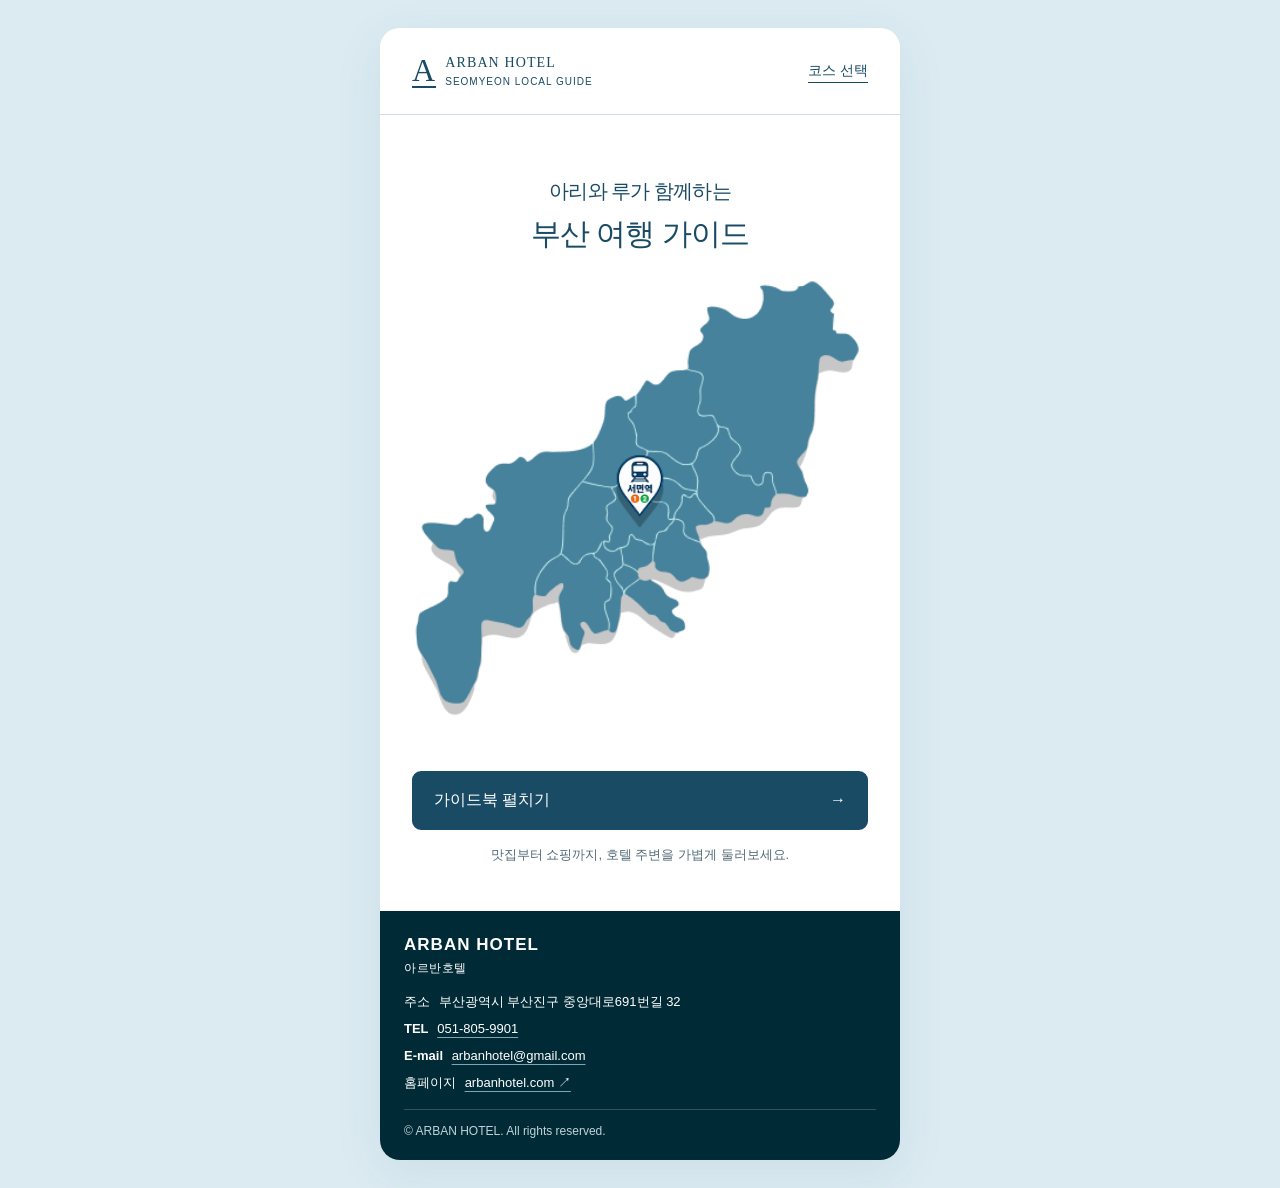
==== hotel.guide/index.html @ 8694a335 "Add files via upload" ====
<!doctype html>
<html lang="ko">
<head>
  <meta charset="utf-8">
  <meta name="viewport" content="width=device-width, initial-scale=1">

  <title>ARBAN HOTEL · 부산 여행 가이드</title>
  <meta
    name="description"
    content="아리와 루가 알려주는 부산 여행 가이드"
  >

  <!-- 디자인 파일 연결 -->
  <link rel="stylesheet" href="styles.css">

  <!-- 장소 정보와 화면 동작 파일 연결 -->
  <script src="data.js" defer></script>
  <script src="app.js" defer></script>
</head>

<body>
  <a class="skip" href="#main">본문으로 이동</a>

  <div class="app-shell">
    <header class="header">
      <a
        class="brand"
        href="#home"
        aria-label="가이드북 처음으로"
      >
        <span class="brand-mark">A</span>

        <span>
          ARBAN HOTEL
          <small>SEOMYEON LOCAL GUIDE</small>
        </span>
      </a>

      <a class="home-link" href="#courses">
        코스 선택
      </a>
    </header>

    <!-- 선택한 화면이 여기에 표시됩니다 -->
    <main id="main" tabindex="-1"></main>

   
    <footer class="hotel-footer">
  <a
    class="footer-brand"
    href="https://arbanhotel.com/"
    target="_blank"
    rel="noopener noreferrer"
  >
    <strong>ARBAN HOTEL</strong>
    <small>아르반호텔</small>
  </a>

  <address class="footer-contact">
    <p>
      <b>주소</b>
      부산광역시 부산진구 중앙대로691번길 32
    </p>

    <p>
      <b>TEL</b>
      <a href="tel:+82518059901">
        051-805-9901
      </a>
    </p>

    <p>
      <b>E-mail</b>
      <a href="mailto:arbanhotel@gmail.com">
        arbanhotel@gmail.com
      </a>
    </p>

    <p>
      <b>홈페이지</b>
      <a
        href="https://arbanhotel.com/"
        target="_blank"
        rel="noopener noreferrer"
      >
        arbanhotel.com ↗
      </a>
    </p>
  </address>

  <p class="footer-copyright">
    © ARBAN HOTEL. All rights reserved.
  </p>
</footer>
  </div>

  <noscript>
    이 가이드북은 JavaScript를 켜야 사용할 수 있습니다.
  </noscript>
</body>
</html>
---- hotel.guide/styles.css ----
/* ========================================
   1. 기본 색상과 글꼴
======================================== */

:root {
  --ink: #194b65;
  --paper: #ffffff;
  --muted: #536b79;
  --line: #cbdde6;
  --soft: #edf7fb;
  --blue-dark: #123b51;
  --blue-light: #dceff8;

  font-family:
    -apple-system,
    BlinkMacSystemFont,
    "Apple SD Gothic Neo",
    "Malgun Gothic",
    sans-serif;

  color: var(--ink);
  background: #dcebf2;
  font-synthesis: none;
}

* {
  box-sizing: border-box;
}

body {
  margin: 0;
  font-size: 16px;
  line-height: 1.65;
}

a {
  color: inherit;
  text-decoration: none;
}

button {
  font: inherit;
}

a,
button {
  -webkit-tap-highlight-color: transparent;
}

img {
  display: block;
  max-width: 100%;
}

h1,
h2,
h3,
p {
  margin: 0;
}

h1 {
  font-size: 2.25rem;
  line-height: 1.3;
  letter-spacing: -0.05em;
  overflow-wrap: anywhere;
}

h2 {
  font-size: 1.125rem;
}

h3 {
  font-size: 1.125rem;
  line-height: 1.4;
}

a:focus-visible,
button:focus-visible {
  outline: 3px solid #287da6;
  outline-offset: 5px;
}

/* ========================================
   2. 전체 화면
======================================== */

.app-shell {
  max-width: 520px;
  min-height: 100dvh;
  margin: auto;
  background: var(--paper);
  box-shadow: 0 12px 50px #194b6514;
}

main {
  min-height: 70vh;
  padding: 0 24px 32px;
}

main:focus {
  outline: none;
}

.eyebrow {
  color: var(--ink);
  font-size: 12px;
  font-weight: 700;
  letter-spacing: 0.15em;
}

/* ========================================
   3. 상단 호텔 이름과 메뉴
======================================== */

.header {
  display: flex;
  align-items: center;
  justify-content: space-between;
  gap: 12px;
  padding: 23px 24px;
  background: var(--paper);
  border-bottom: 1px solid var(--line);
}

.brand {
  display: flex;
  align-items: center;
  gap: 9px;
  color: var(--ink);
  font-family: Georgia, serif;
  font-size: 14px;
  letter-spacing: 0.08em;
}

.brand small {
  display: block;
  font-family: Arial, sans-serif;
  font-size: 10px;
  letter-spacing: 0.1em;
}

.brand-mark {
  font-size: 32px;
  line-height: 1;
  border-bottom: 2px solid var(--ink);
}

.home-link {
  color: var(--ink);
  font-size: 14px;
  white-space: nowrap;
  border-bottom: 1px solid var(--ink);
}

/* ========================================
   4. 첫 화면
======================================== */

.cover {
  padding-top: 38px;
}

.cover h1 {
  margin-top: 21px;
  color: var(--ink);
  font-size: 4.5rem;
  line-height: 1.04;
  letter-spacing: -0.075em;
}

.cover h1 span {
  padding-left: 48px;
}

.intro {
  margin-top: 22px;
  color: var(--muted);
  font-size: 17px;
}

.cover-art {
  position: relative;
  margin: 28px 0 24px;
}

.media {
  width: 100%;
  object-fit: cover;
  background: var(--soft);
  border-radius: 14px;
}

/* 사진이나 캐릭터를 넣기 전 표시 */
.placeholder {
  display: flex;
  align-items: center;
  justify-content: center;
  padding: 15px;
  text-align: center;
  color: var(--muted);
  font-size: 14px;
  border: 1px dashed #a9c7d7;

  background: repeating-linear-gradient(
    135deg,
    #f0f8fc,
    #f0f8fc 14px,
    #e5f1f7 14px,
    #e5f1f7 15px
  );
}

.cover-image {
  height: 250px;
  border: 2px solid var(--ink);
  border-radius: 100px 100px 16px 16px;
}

.cover-note {
  position: absolute;
  right: 14px;
  bottom: 18px;
  padding: 7px 10px;
  background: var(--ink);
  color: #ffffff;
  border: 1px solid var(--ink);
  font-size: 12px;
  font-weight: 700;
  letter-spacing: 0.08em;
  transform: rotate(-6deg);
}

.cover-caption {
  margin: 14px 0;
  text-align: center;
  color: var(--muted);
  font-size: 13px;
}

/* ========================================
   5. 공통 버튼
======================================== */

.primary,
.secondary {
  display: flex;
  align-items: center;
  justify-content: space-between;
  min-height: 54px;
  padding: 14px 20px;
  border-radius: 9px;
  font-weight: 700;
}

.primary {
  background: var(--ink);
  color: #ffffff;
  border: 2px solid var(--ink);
}

.primary:hover {
  background: var(--blue-dark);
  border-color: var(--blue-dark);
}

.secondary {
  justify-content: center;
  margin-top: 24px;
  background: #ffffff;
  color: var(--ink);
  border: 1px solid var(--ink);
}

.secondary:hover {
  background: var(--soft);
}

.back {
  display: inline-flex;
  align-items: center;
  gap: 10px;
  min-height: 48px;
  margin-top: 12px;
  color: var(--ink);
  font-size: 14px;
}

.back span {
  font-size: 22px;
}

/* ========================================
   6. 페이지 제목
======================================== */

.page-heading {
  padding: 20px 0 28px;
}

.page-heading h1 {
  margin-top: 9px;
  color: var(--ink);
}

.page-heading > p:last-child:not(.eyebrow) {
  margin-top: 12px;
  color: var(--muted);
}

/* ========================================
   7. 캐릭터와 말풍선
======================================== */

.guide-row {
  display: flex;
  align-items: center;
  gap: 18px;
  margin: 10px 0 24px;
}

.character {
  flex: none;
  width: 95px;
  height: 116px;
  object-fit: contain;
  border-radius: 10px;
  font-size: 12px;
}

img.character {
  background: transparent;
}

.bubble {
  flex: 1;
  min-width: 0;
  padding: 18px 20px;
  background: var(--soft);
  color: var(--ink);
  border: 1px solid var(--line);
  border-radius: 22px 22px 22px 3px;
  font-size: 16px;
  line-height: 1.7;
  overflow-wrap: anywhere;
}

.reverse {
  flex-direction: row-reverse;
}

.reverse .bubble {
  background: #e3f0f7;
  border-radius: 22px 22px 3px 22px;
}

/* ========================================
   8. 코스 선택 카드
======================================== */

.course-grid {
  display: grid;
  grid-template-columns: repeat(2, minmax(0, 1fr));
  gap: 12px;
}

.course-card {
  position: relative;
  min-height: 172px;
  padding: 21px 18px 45px;
  background: var(--blue-light);
  color: var(--ink);
  border: 1px solid #a9c7d7;
  border-radius: 14px;
  transition:
    transform 0.15s,
    box-shadow 0.15s;
}

.course-card:hover {
  transform: translateY(-3px);
  box-shadow: 0 6px 16px #194b6512;
}

.course-card h2 {
  margin: 6px 0;
  font-size: 23px;
}

.course-card p {
  color: #405c6b;
  font-size: 14px;
}

/* 모든 분류를 파란 계열로 통일 */
.course-card[href="#category/food"] {
  background: #dceff8;
}

.course-card[href="#category/cafe"] {
  background: #edf7fb;
}

.course-card[href="#category/sights"] {
  background: #d4e7f1;
}

.course-card[href="#category/shopping"] {
  background: #e6f1f7;
}

.card-arrow {
  position: absolute;
  right: 16px;
  bottom: 10px;
  color: var(--ink);
  font-size: 24px;
}

.middle-note {
  padding: 26px 0 16px;
  text-align: center;
  color: var(--muted);
  font-size: 14px;
}

/* ========================================
   9. 장소 목록
======================================== */

.category-guide {
  padding-bottom: 24px;
  border-bottom: 1px solid var(--line);
}

.list-heading {
  display: flex;
  align-items: center;
  justify-content: space-between;
  margin: 26px 0 8px;
}

.list-heading span {
  color: var(--muted);
  font-size: 14px;
}

.place-card {
  display: flex;
  align-items: center;
  gap: 17px;
  padding: 23px 0;
  border-bottom: 1px solid var(--line);
}

.thumbnail {
  flex: none;
  width: 112px;
  height: 140px;
  font-size: 12px;
}

.place-info {
  flex: 1;
  min-width: 0;
}

.place-number {
  color: var(--muted);
  font-size: 12px;
  letter-spacing: 0.1em;
}

.place-info h3 {
  margin: 3px 0 5px;
  color: var(--ink);
  overflow-wrap: anywhere;
}

.place-info p {
  color: var(--muted);
  font-size: 14px;
}

.place-info small {
  display: block;
  margin-top: 8px;
  color: var(--muted);
  font-size: 12px;
}

.detail-link {
  display: inline-block;
  margin-top: 12px;
  color: var(--ink);
  border-bottom: 1px solid var(--ink);
  font-size: 14px;
  font-weight: 700;
}

/* ========================================
   10. 장소 상세 화면
======================================== */

.place-title {
  overflow-wrap: anywhere;
}

.detail-photo {
  aspect-ratio: 4 / 3;
  border: 1px solid var(--line);
}

.recommendation {
  margin: 28px 0;
}

.guide-label {
  display: flex;
  align-items: center;
  gap: 16px;
  margin-bottom: 14px;
}

.guide-label .character {
  width: 64px;
  height: 74px;
  font-size: 12px;
}

.detail-bubble {
  white-space: pre-line;
}

.location {
  padding: 24px 0;
  border-top: 1px solid var(--line);
}

dl {
  margin: 17px 0;
}

dl div {
  display: grid;
  grid-template-columns: 75px minmax(0, 1fr);
  gap: 8px;
  margin: 10px 0;
  font-size: 14px;
}

dt {
  color: var(--muted);
}

dd {
  margin: 0;
  overflow-wrap: anywhere;
}

.secondary-photo {
  aspect-ratio: 4 / 3;
}

/* ========================================
   11. 지도 버튼
======================================== */

.map-buttons {
  display: grid;
  grid-template-columns: repeat(2, minmax(0, 1fr));
  gap: 10px;
}

.map-button {
  display: flex;
  align-items: center;
  justify-content: center;
  gap: 10px;
  min-height: 52px;
  padding: 12px 8px;
  border: 1px solid var(--ink);
  border-radius: 8px;
  font-size: 14px;
  font-weight: 700;
  text-align: center;
}

.naver {
  background: var(--ink);
  color: #ffffff;
}

.naver:hover {
  background: var(--blue-dark);
}

.google {
  background: #ffffff;
  color: var(--ink);
}

.google:hover {
  background: var(--soft);
}

.map-button:disabled {
  flex-direction: column;
  gap: 0;
  background: #f0f4f6;
  color: #647681;
  border-color: var(--line);
  cursor: not-allowed;
}

.map-button small {
  font-size: 12px;
  font-weight: 400;
}

.map-hint {
  margin-top: 10px;
  color: var(--muted);
  font-size: 12px;
}

.empty {
  padding: 40px 0;
  color: var(--muted);
}

/* ========================================
   12. 아래쪽 호텔 안내
======================================== */

footer {
  padding: 24px 20px;
  background: var(--ink);
  color: #ffffff;
  text-align: center;
  font-size: 12px;
  letter-spacing: 0.04em;
}

footer span {
  padding: 0 8px;
}

footer small {
  font-size: 12px;
  letter-spacing: 0;
}

/* 키보드 이용자를 위한 바로가기 */
.skip {
  position: fixed;
  top: -100px;
  left: 12px;
  z-index: 10;
  padding: 10px;
  background: #ffffff;
  color: var(--ink);
}

.skip:focus {
  top: 12px;
}

/* ========================================
   13. 컴퓨터처럼 넓은 화면
======================================== */

@media (min-width: 700px) {
  .app-shell {
    min-height: calc(100dvh - 56px);
    margin: 28px auto;
    border-radius: 20px;
    overflow: hidden;
  }

  main {
    padding-right: 32px;
    padding-left: 32px;
  }

  .header {
    padding-right: 32px;
    padding-left: 32px;
  }
}

/* ========================================
   14. 작은 휴대폰 화면
======================================== */

@media (max-width: 360px) {
  main {
    padding-right: 18px;
    padding-left: 18px;
  }

  .header {
    padding: 18px;
  }

  .brand {
    font-size: 12px;
  }

  .brand small {
    font-size: 9px;
  }

  .thumbnail {
    width: 88px;
    height: 120px;
  }

  .character {
    width: 76px;
    height: 96px;
  }

  .guide-row {
    gap: 12px;
  }

  .bubble {
    padding: 14px;
  }

  .course-card {
    padding: 18px 13px 42px;
  }

  .cover h1 {
    font-size: 4rem;
  }
}

/* 움직임 최소화 설정을 사용하는 경우 */
@media (prefers-reduced-motion: reduce) {
  * {
    transition: none !important;
  }
}

/* 장소 목록만 위아래로 스크롤 */
.place-list {
  /* 화면 높이에 맞추되, 최대 480px까지만 표시 */
  max-height: min(50dvh, 480px);

  overflow-y: auto;
  overflow-x: hidden;

  /* 목록 끝에서 바깥 페이지로 스크롤이 넘어가지 않게 */
  overscroll-behavior-y: contain;

  /* 스크롤바가 들어갈 공간 */
  scrollbar-gutter: stable;

  /* 스크롤바 색상 */
  scrollbar-width: thin;
  scrollbar-color: #194b65 #edf7fb;
}

/* 목록 오른쪽 여백 */
.place-list .place-card {
  margin-right: 10px;
}

/* 스크롤바 모양 */
.place-list::-webkit-scrollbar {
  width: 6px;
}

.place-list::-webkit-scrollbar-track {
  background: #edf7fb;
  border-radius: 10px;
}

.place-list::-webkit-scrollbar-thumb {
  background: #194b65;
  border-radius: 10px;
}

/* 첫 화면 제목 크기와 배치 수정 */
.cover h1.cover-title {
  margin: 24px 0;
  padding: 0;
  font-size: 30px;
  line-height: 1.4;
  letter-spacing: -0.03em;
  text-align: center;
  word-break: keep-all;
  overflow-wrap: normal;
}

.cover h1.cover-title > span {
  display: block;
  margin: 0;
  padding: 0;
}

.cover h1.cover-title > .cover-title-small {
  font-size: 20px;
  font-weight: 600;
}

.cover h1.cover-title > .cover-title-main {
  margin-top: 8px;
  font-size: 30px;
  font-weight: 800;
}

@media (max-width: 360px) {
  .cover h1.cover-title > .cover-title-small {
    font-size: 18px;
  }

  .cover h1.cover-title > .cover-title-main {
    font-size: 26px;
  }
}

/* ========================================
   제목 크기 줄이기
======================================== */

/* 기본 큰 제목 */
h1 {
  font-size: 28px;
  line-height: 1.4;
  letter-spacing: -0.04em;
}

/* 코스 선택, 맛집, 카페 등의 제목 */
.page-heading h1 {
  font-size: 28px;
  line-height: 1.4;
}

/* 장소 상세 화면의 장소 이름 */
.page-heading .place-title {
  font-size: 26px;
  line-height: 1.4;
  overflow-wrap: anywhere;
}

/* 첫 화면의 '서면 한바퀴' */
.cover h1 {
  font-size: 48px;
  line-height: 1.15;
  letter-spacing: -0.05em;
}

.cover h1 span {
  padding-left: 32px;
}

/* 작은 휴대폰에서는 조금 더 작게 */
@media (max-width: 360px) {
  .page-heading h1 {
    font-size: 26px;
  }

  .page-heading .place-title {
    font-size: 24px;
  }

  .cover h1 {
    font-size: 42px;
  }
}

/* ========================================
   장소 목록만 스크롤
   아리와 모음집은 목록 바깥에 유지
======================================== */

.place-list {
  max-height: min(50dvh, 480px);

  overflow-y: auto;
  overflow-x: hidden;

  overscroll-behavior-y: contain;
  scrollbar-gutter: stable;

  scrollbar-width: thin;
  scrollbar-color: #194b65 #edf7fb;
}

.place-list .place-card {
  margin-right: 10px;
}

.place-list::-webkit-scrollbar {
  width: 6px;
}

.place-list::-webkit-scrollbar-track {
  background: #edf7fb;
  border-radius: 10px;
}

.place-list::-webkit-scrollbar-thumb {
  background: #194b65;
  border-radius: 10px;
}

/* ========================================
   하단 호텔 정보
======================================== */

footer.hotel-footer {
  padding: 36px 24px 28px;
  background: #002b36;
  color: #ffffff;
  border: none;
  text-align: left;
  font-style: normal;
  font-size: 14px;
  font-weight: 400;
  line-height: 1.8;
  letter-spacing: 0;
}

/* 기울임 해제 */
.hotel-footer address,
.hotel-footer p,
.hotel-footer a,
.hotel-footer strong,
.hotel-footer small,
.hotel-footer b {
  font-style: normal;
}

/* 호텔 이름 */
.hotel-footer .footer-brand {
  display: inline-block;
  margin-bottom: 24px;
  color: #ffffff;
  text-decoration: none;
}

.hotel-footer .footer-brand strong {
  display: block;
  font-size: 22px;
  font-weight: 700;
  line-height: 1.4;
  letter-spacing: 0.1em;
}

.hotel-footer .footer-brand small {
  display: block;
  margin-top: 5px;
  font-size: 13px;
  font-weight: 400;
  letter-spacing: 0.05em;
}

/* 주소·전화·이메일·홈페이지 */
.hotel-footer .footer-contact {
  display: grid;
  gap: 12px;
  margin: 0;
  padding: 0;
  font-size: 14px;
  font-weight: 400;
  font-style: normal;
}

.hotel-footer .footer-contact p {
  margin: 0;
  padding: 0;
  overflow-wrap: anywhere;
}

.hotel-footer .footer-contact b {
  margin-right: 8px;
  font-weight: 700;
}

.hotel-footer .footer-contact a {
  color: #ffffff;
  font-weight: 400;
  text-decoration: underline;
  text-decoration-color: #7fa5b1;
  text-underline-offset: 4px;
}

.hotel-footer a:hover {
  color: #c8e9f7;
}

.hotel-footer a:focus-visible {
  outline: 2px solid #ffffff;
  outline-offset: 5px;
}

/* 저작권 문구 */
.hotel-footer .footer-copyright {
  margin: 28px 0 0;
  padding-top: 18px;
  border-top: 1px solid #ffffff30;
  color: #c0d3db;
  font-size: 12px;
  font-weight: 400;
  letter-spacing: 0;
}

/* 넓은 화면의 좌우 여백 */
@media (min-width: 700px) {
  footer.hotel-footer {
    padding-right: 32px;
    padding-left: 32px;
  }
}

/* 하단 호텔 정보를 작고 간결하게 */
footer.hotel-footer {
  padding: 22px 24px 18px;
  font-size: 13px;
  line-height: 1.6;
}

.hotel-footer .footer-brand {
  margin-bottom: 14px;
}

.hotel-footer .footer-brand strong {
  font-size: 17px;
  letter-spacing: 0.06em;
}

.hotel-footer .footer-brand small {
  margin-top: 2px;
  font-size: 12px;
}

.hotel-footer .footer-contact {
  gap: 6px;
  font-size: 13px;
  line-height: 1.6;
}

.hotel-footer .footer-contact b {
  margin-right: 5px;
}

.hotel-footer .footer-copyright {
  margin-top: 16px;
  padding-top: 12px;
  font-size: 12px;
}

/* 첫 화면 이미지: 틀 없이 원본 비율로 표시 */
.cover .cover-art {
  margin: 24px 0;
  padding: 0;
  background: transparent;
  border: none;
  border-radius: 0;
  box-shadow: none;
}

.cover .cover-image {
  display: block;
  width: 100%;
  height: auto;
  max-width: 100%;
  aspect-ratio: auto;
  object-fit: contain;

  padding: 0;
  background: transparent;
  border: none;
  border-radius: 0;
  box-shadow: none;
}

/* 겹칠 이미지의 위치 기준 */
.cover .cover-art {
  position: relative;
}

/* 지도 위에 겹치는 이미지 */
.cover-art .seomyon-overlay {
  position: absolute;

  /* 위치 */
  top: 45%;
  left: 50%;

  /* 지도 너비의 14% 크기 */
  width: 18%;
  height: auto;

  /* 이미지 중심을 지정한 위치에 맞추기 */
  transform: translate(-50%, -50%);

  z-index: 1;
  pointer-events: none;
}
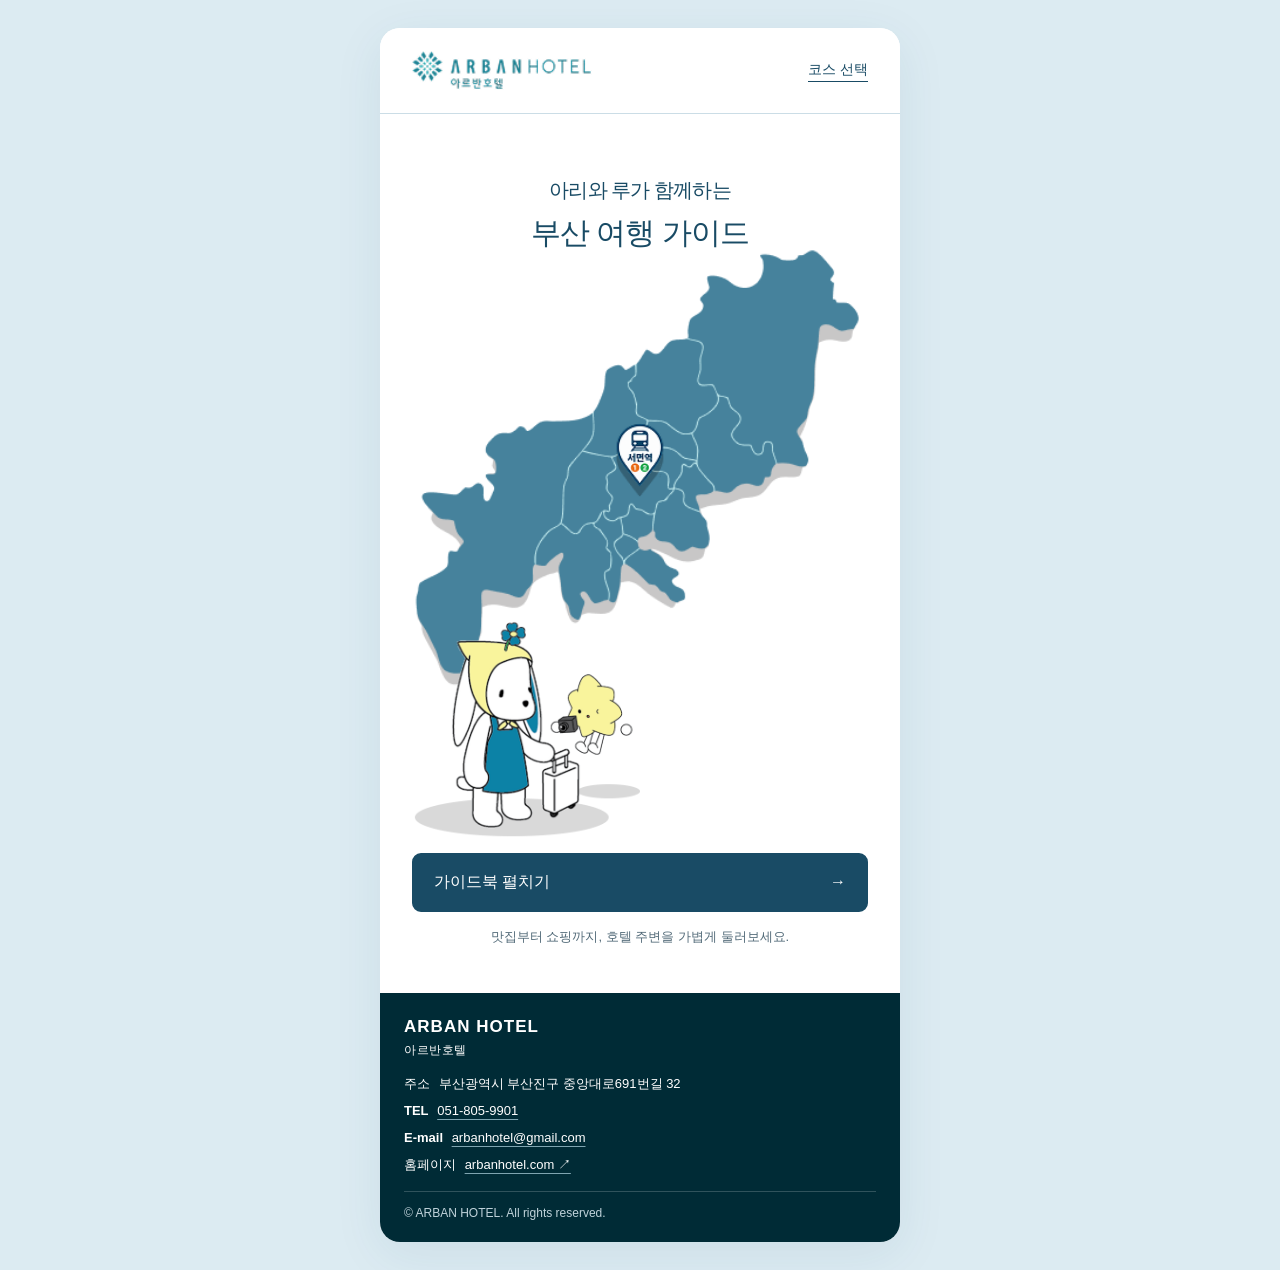
==== commit 93aa66d7: "Add files via upload" ====
--- a/hotel.guide/index.html
+++ b/hotel.guide/index.html
@@ -28,12 +28,11 @@
         href="#home"
         aria-label="가이드북 처음으로"
       >
-        <span class="brand-mark">A</span>
-
-        <span>
-          ARBAN HOTEL
-          <small>SEOMYEON LOCAL GUIDE</small>
-        </span>
+        <img
+  class="hotel-logo"
+  src="image/logo_1.png"
+  alt="아르반호텔"
+>
       </a>
 
       <a class="home-link" href="#courses">
--- a/hotel.guide/styles.css
+++ b/hotel.guide/styles.css
@@ -1102,4 +1102,56 @@
 
   z-index: 1;
   pointer-events: none;
+}
+
+/* 상단 호텔 로고 */
+.header .brand {
+  min-width: 0;
+}
+
+.hotel-logo {
+  display: block;
+  width: 180px;
+  max-width: 100%;
+  height: auto;
+}
+
+@media (max-width: 360px) {
+  .hotel-logo {
+    width: 150px;
+  }
+}
+
+/* 합친 캐릭터 이미지 배치 */
+.cover .cover-friends {
+  display: block;
+  position: relative;
+  left: 0;
+  top: 0;
+  margin: 0 0 12px;
+  padding: 0;
+}
+
+/* 캐릭터 크기 */
+.cover .cover-friends .cover-duo {
+  display: block;
+  width: 50%;
+  height: auto;
+  position: static;
+  margin: 0;
+}
+
+/* 지도 위아래 간격 */
+.cover .cover-art {
+  margin-top: -30px;
+  margin-bottom: 0;
+}
+
+/* 캐릭터 아래 버튼 */
+.cover .cover-friends + .primary {
+  margin-top: 0;
+}
+
+.cover .cover-friends {
+  margin-top: -110px;
 }
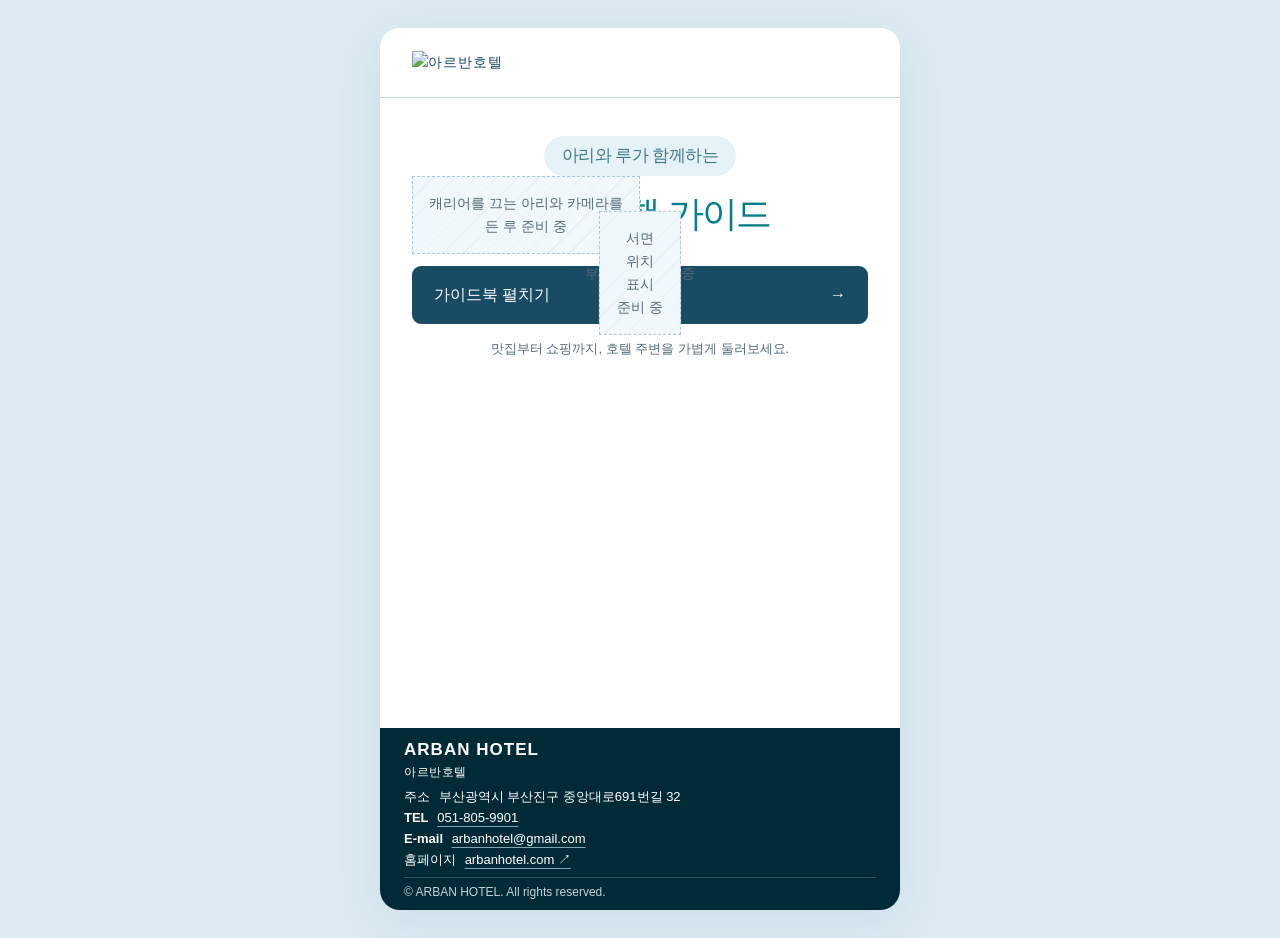
==== commit 3b8fc6ce: "Add files via upload" ====
--- a/hotel.guide/index.html
+++ b/hotel.guide/index.html
@@ -30,7 +30,7 @@
       >
         <img
   class="hotel-logo"
-  src="image/logo_1.png"
+  src="../image/logo_1.png"
   alt="아르반호텔"
 >
       </a>
--- a/hotel.guide/styles.css
+++ b/hotel.guide/styles.css
@@ -562,6 +562,12 @@
   aspect-ratio: 4 / 3;
 }
 
+.place-detail-page .secondary-photo.placeholder {
+  display: flex;
+  align-items: center;
+  justify-content: center;
+}
+
 /* ========================================
    11. 지도 버튼
 ======================================== */
@@ -1154,4 +1160,269 @@
 
 .cover .cover-friends {
   margin-top: -110px;
-}+}
+
+/* 호텔 정보 칸의 세로 여백 줄이기 */
+footer.hotel-footer {
+  height: auto;
+  min-height: 0;
+  max-height: none;
+  padding-top: 10px;
+  padding-bottom: 9px;
+  line-height: 1.4;
+}
+
+/* 호텔 이름 아래 간격 */
+.hotel-footer .footer-brand {
+  margin-bottom: 7px;
+}
+
+/* 연락처 줄 사이 간격 */
+.hotel-footer .footer-contact {
+  gap: 3px;
+  line-height: 1.4;
+}
+
+/* 저작권 문구 위 간격 */
+.hotel-footer .footer-copyright {
+  margin-top: 8px;
+  padding-top: 6px;
+}
+
+/* 첫 화면 제목 */
+.cover h1.cover-title {
+  margin: 0 0 24px;
+  padding: 0;
+  text-align: center;
+  font-family: "Apple SD Gothic Neo", "Malgun Gothic", sans-serif;
+  letter-spacing: -0.04em;
+}
+
+/* 작은 하늘색 이름표 */
+.cover h1.cover-title > .cover-title-small {
+  display: table;
+  width: fit-content;
+  margin: 0 auto 14px;
+  padding: 8px 18px;
+
+  background: #e5f3f9;
+  border-radius: 999px;
+  color: #42768a;
+
+  font-size: clamp(14px, 3.5vw, 17px);
+  font-weight: 600;
+  line-height: 1.4;
+  letter-spacing: -0.03em;
+}
+
+/* 큰 제목 */
+.cover h1.cover-title > .cover-title-main {
+  display: block;
+  margin: 0;
+  padding: 0;
+
+  color: #007e8a;
+  font-size: clamp(25px, 6.5vw, 36px);
+  font-weight: 800;
+  line-height: 1.35;
+  word-break: keep-all;
+  text-wrap: balance;
+  letter-spacing: -0.045em;
+}
+
+/* 부산 글자 아래 연노란 강조선 */
+.cover h1.cover-title .cover-city {
+  display: inline;
+  margin: 0;
+  padding: 0 2px;
+
+  font: inherit;
+  color: inherit;
+  letter-spacing: inherit;
+
+  background: linear-gradient(
+    transparent 72%,
+    #fff1a0 72%,
+    #fff1a0 94%,
+    transparent 94%
+  );
+}
+
+/* 제목과 지도가 겹치지 않도록 간격 확보 */
+.cover .cover-art {
+  margin-top: 12px;
+}
+
+/* 맞춤형 코스 입구 버튼 */
+.custom-course-entry {
+  display: flex;
+  align-items: center;
+  justify-content: space-between;
+  gap: 16px;
+  margin: 28px 0;
+  padding: 20px;
+  color: #194b65;
+  background: #fff6be;
+  border: 2px solid #007e8a;
+  border-radius: 18px;
+  text-decoration: none;
+}
+.custom-course-entry small { display: block; margin-bottom: 5px; font-size: 13px; }
+.custom-course-entry strong { font-size: 21px; }
+.custom-course-entry > span:last-child { font-size: 28px; }
+.custom-course-entry:hover { background: #ffefa0; }
+.custom-course-entry:focus-visible,
+.custom-course-card:focus-visible { outline: 3px solid #007e8a; outline-offset: 4px; }
+
+/* 네 가지 코스 카드 */
+.custom-course-list { display: grid; gap: 16px; margin-bottom: 28px; }
+.custom-course-card {
+  display: flex;
+  align-items: center;
+  gap: 12px;
+  padding: 22px;
+  border: 1px solid #c9dfe7;
+  border-radius: 20px;
+  color: #194b65;
+  text-decoration: none;
+  background: #edf7fb;
+}
+.custom-course-together { background: #fff8dc; }
+.custom-course-solo { background: #e9f6f9; }
+.custom-course-rain { background: #e5f1fc; }
+.custom-course-abandoju { background: #edf6e9; }
+.custom-course-copy { flex: 1; min-width: 0; }
+.custom-course-copy h2 { font-size: 22px; line-height: 1.4; margin: 6px 0 10px; word-break: keep-all; overflow-wrap: anywhere; }
+.custom-course-copy p { color: #4b6777; font-size: 14px; line-height: 1.6; margin: 0; }
+.custom-course-action { display: inline-flex; gap: 14px; margin-top: 16px; padding: 9px 15px; border-radius: 999px; background: #007e8a; color: white; font-size: 14px; font-weight: 700; }
+.custom-course-symbol { display: grid; place-items: center; flex: 0 0 58px; height: 58px; border-radius: 50%; background: #ffffffa8; color: #007e8a; font-size: 34px; }
+.custom-course-card:hover { border-color: #007e8a; }
+
+/* 대사와 코스 소개 */
+.custom-guide { align-items: flex-start; }
+.custom-guide-person { flex: 0 0 80px; text-align: center; }
+.custom-guide-person .character { width: 80px; height: 100px; }
+.custom-guide-person strong { display: inline-block; margin-top: 6px; padding: 3px 14px; border-radius: 999px; background: #e5f3f9; color: #194b65; font-size: 13px; }
+.custom-guide .bubble { margin: 0; padding: 16px; font-size: 15px; line-height: 1.7; }
+.custom-course-about { padding: 20px; margin: 24px 0; border-radius: 16px; background: #f1f8fb; }
+.custom-course-about h2,
+.custom-course-route > h2 { font-size: 20px; margin: 0 0 10px; }
+.custom-course-about p { margin: 0; font-size: 15px; line-height: 1.8; color: #4b6777; }
+.custom-route-hint,
+.custom-route-note { font-size: 13px; line-height: 1.7; color: #526d7a; }
+.custom-course-route { margin-bottom: 28px; }
+
+/* 방문 순서와 구간별 이동 정보 */
+.custom-timeline { list-style: none; padding: 0; margin: 20px 0; }
+.custom-timeline li { margin: 0; padding: 0; }
+.custom-travel { margin: 0 0 0 18px; padding: 12px 0 12px 22px; border-left: 2px dashed #b9d4e0; color: #526d7a; font-size: 13px; }
+.custom-stop { display: flex; gap: 12px; align-items: center; padding: 14px; border: 1px solid #c9dfe7; border-radius: 14px; background: #fff; }
+.custom-stop-number { flex: 0 0 32px; height: 32px; display: grid; place-items: center; border-radius: 50%; background: #007e8a; color: white; font-size: 14px; }
+.custom-stop h3 { margin: 0; font-size: 17px; line-height: 1.5; overflow-wrap: anywhere; }
+.custom-stop p { margin: 3px 0 0; font-size: 12px; color: #526d7a; }
+@media (max-width: 380px) {
+  .custom-course-card { padding: 16px; }
+  .custom-course-copy h2 { font-size: 19px; }
+  .custom-course-symbol { flex-basis: 40px; height: 40px; font-size: 25px; }
+  .custom-guide { gap: 10px; }
+  .custom-guide-person { flex-basis: 60px; }
+  .custom-guide-person .character { width: 60px; height: 80px; }
+  .custom-guide .bubble { padding: 12px; font-size: 14px; }
+}
+
+
+/* 장소 상세: 사진 아래 캐릭터와 말풍선, 정보 카드, 지도 버튼 */
+.place-detail-page { color: #194b65; }
+.place-detail-page .detail-heading { padding-bottom: 20px; }
+.place-detail-page .detail-heading .place-title { font-size: clamp(24px, 5.5vw, 30px); line-height: 1.4; word-break: keep-all; }
+.place-detail-page .detail-heading > p:last-child { font-size: 14px; line-height: 1.7; }
+.place-detail-page .detail-photo { display: block; width: 100%; border: 1px solid #c6e5f1; border-radius: 20px; object-fit: cover; }
+.place-detail-page .detail-hero .placeholder { display: flex; aspect-ratio: 4 / 3; min-height: 160px; background-color: #eff9fd; font-size: 14px; }
+.place-detail-page .place-speech { display: flex; align-items: center; gap: 16px; margin: 24px 0 28px; }
+.place-speaker { flex: 0 0 88px; }
+.place-speaker .character { display: block; width: 88px; height: 116px; object-fit: contain; border: none; border-radius: 0; }
+.place-speech-copy { flex: 1; min-width: 0; }
+.place-speaker-name { display: inline-block; margin: 0 0 8px 8px; padding: 4px 18px; border-radius: 999px; background: #d6effa; color: #245e74; font-size: 14px; font-weight: 700; }
+.place-speech-bubble { position: relative; margin: 0; padding: 17px 20px; border: 1.5px solid #a8d9ed; border-radius: 24px; background: #f0faff; box-shadow: 0 4px 0 #e5f2f7; color: #365e74; font-size: 15px; line-height: 1.8; word-break: keep-all; overflow-wrap: anywhere; white-space: pre-line; }
+.place-speech-bubble::before { content: ""; position: absolute; width: 13px; height: 13px; left: -8px; top: 25px; background: #f0faff; border-left: 1.5px solid #a8d9ed; border-bottom: 1.5px solid #a8d9ed; transform: rotate(45deg); }
+.place-description-panel { padding: 24px; background: #fbfeff; border: 1px solid #d4eaf3; border-radius: 20px; }
+.place-description-panel h2 { margin: 0 0 18px; font-size: 24px; line-height: 1.4; color: #26748b; word-break: keep-all; overflow-wrap: anywhere; }
+.place-description-panel .place-facts { margin: 0; }
+.place-facts > div { display: grid; grid-template-columns: 100px minmax(0, 1fr); gap: 12px; margin: 0 0 14px; font-size: 14px; line-height: 1.8; }
+.place-facts dt { display: flex; align-items: flex-start; gap: 7px; color: #387c93; font-weight: 600; }
+.place-facts dt svg { flex: 0 0 20px; margin-top: 2px; }
+.place-facts dd { margin: 0; color: #365e74; overflow-wrap: anywhere; }
+.place-overview { margin: 20px 0 16px; color: #365e74; font-size: 15px; line-height: 1.9; word-break: keep-all; overflow-wrap: anywhere; }
+.place-tags { display: flex; flex-wrap: wrap; gap: 8px; padding: 0; margin: 0; list-style: none; }
+.place-tags li { padding: 5px 12px; border-radius: 999px; background: #e5f5fb; color: #33768c; font-size: 13px; }
+.place-hours-note { font-size: 12px; line-height: 1.7; color: #647d89; margin: 18px 0 0; }
+.place-map-section { margin: 24px 0; }
+.place-map-section h2 { display: flex; align-items: center; gap: 8px; font-size: 20px; margin: 0 0 14px; }
+.place-map-section .map-button { min-height: 50px; border-radius: 999px; border: 1.5px solid #a8d9ed; background: white; color: #26748b; }
+.place-map-section .map-button:not(:disabled):hover { background: #e8f7fd; }
+.place-map-section .map-button:disabled { background: #f1f7fa; color: #647681; border-color: #c8dce5; }
+.place-map-section .map-hint { font-size: 12px; line-height: 1.7; text-align: center; }
+.place-detail-page .detail-back { display: flex; gap: 12px; justify-content: center; align-items: center; min-height: 50px; border: 1.5px solid #8cc3d7; border-radius: 999px; color: #26748b; font-size: 14px; margin-top: 24px; }
+@media (max-width: 420px) {
+  .place-detail-page .place-speech { gap: 12px; }
+  .place-speaker { flex-basis: 65px; }
+  .place-speaker .character { width: 65px; height: 90px; }
+  .place-speech-bubble { padding: 13px 14px; font-size: 14px; line-height: 1.8; }
+  .place-description-panel { padding: 18px; }
+  .place-facts > div { grid-template-columns: 1fr; gap: 4px; }
+  .place-facts dd { padding-left: 27px; }
+  .place-description-panel h2 { font-size: 22px; }
+}
+
+
+/* 띄어쓰기 기준 줄바꿈: 긴 단어만 화면 안에서 나누기 */
+body,
+.app-shell :is(h1, h2, h3, p, a, button, small, strong, span, dt, dd, li) {
+  word-break: keep-all;
+  overflow-wrap: anywhere;
+  hyphens: none;
+}
+
+
+/* ‘한 접시’, ‘한 끼’, ‘한 잔’은 함께 다음 줄로 이동 */
+.app-shell .keep-together {
+  white-space: nowrap;
+  word-break: keep-all;
+  overflow-wrap: normal;
+}
+
+/* 지도 서비스 아이콘과 시간대별 간격 */
+.map-button { gap: 9px; }
+.map-brand-icon { width: 23px; height: 26px; flex: 0 0 23px; display: block; }
+.hours-line { display: block; line-height: 1.65; word-break: keep-all; overflow-wrap: anywhere; }
+.hours-line + .hours-line { margin-top: 5px; }
+
+/* 장소 사진: 상세 사진은 전체가 보이도록, 누끼는 상세 화면에만 */
+.place-detail-page img.detail-photo {
+  object-fit: contain;
+  background: #f3f8fa;
+}
+.place-detail-page img.detail-photo[src*="블랙업커피"] {
+  object-fit: cover;
+  object-position: center 50%;
+}
+.place-detail-page img.cutout-photo {
+  object-fit: contain;
+  background: transparent;
+  border: 0;
+  padding: 12px;
+}
+.place-cutout { display: flex; justify-content: center; margin: 20px 0; }
+.place-cutout .cutout-photo { width: min(60%, 240px); height: 220px; }
+.place-extra-photos { display: grid; gap: 16px; margin: 20px 0; }
+.place-extra-photos figure { margin: 0; }
+.place-extra-photos figcaption { text-align: center; font-size: 13px; color: var(--muted); margin-top: 8px; }
+
+/* 상세 화면 첫 사진: 손가락 또는 화살표로 넘기기 */
+.detail-hero { min-width: 0; }
+.photo-slides { display: flex; overflow-x: auto; scroll-snap-type: x mandatory; scrollbar-width: none; border-radius: 20px; }
+.photo-slides::-webkit-scrollbar { display: none; }
+.photo-slide { flex: 0 0 100%; min-width: 0; scroll-snap-align: start; scroll-snap-stop: always; }
+.photo-controls { display: flex; align-items: center; justify-content: center; gap: 18px; margin-top: 10px; font-size: 14px; color: var(--ink); }
+.photo-controls button { width: 44px; height: 44px; border: 1px solid var(--line); border-radius: 50%; color: var(--ink); background: #edf7fb; font-size: 20px; cursor: pointer; }
+.photo-controls button:focus-visible, .photo-slides:focus-visible { outline: 2px solid var(--ink); outline-offset: 3px; }
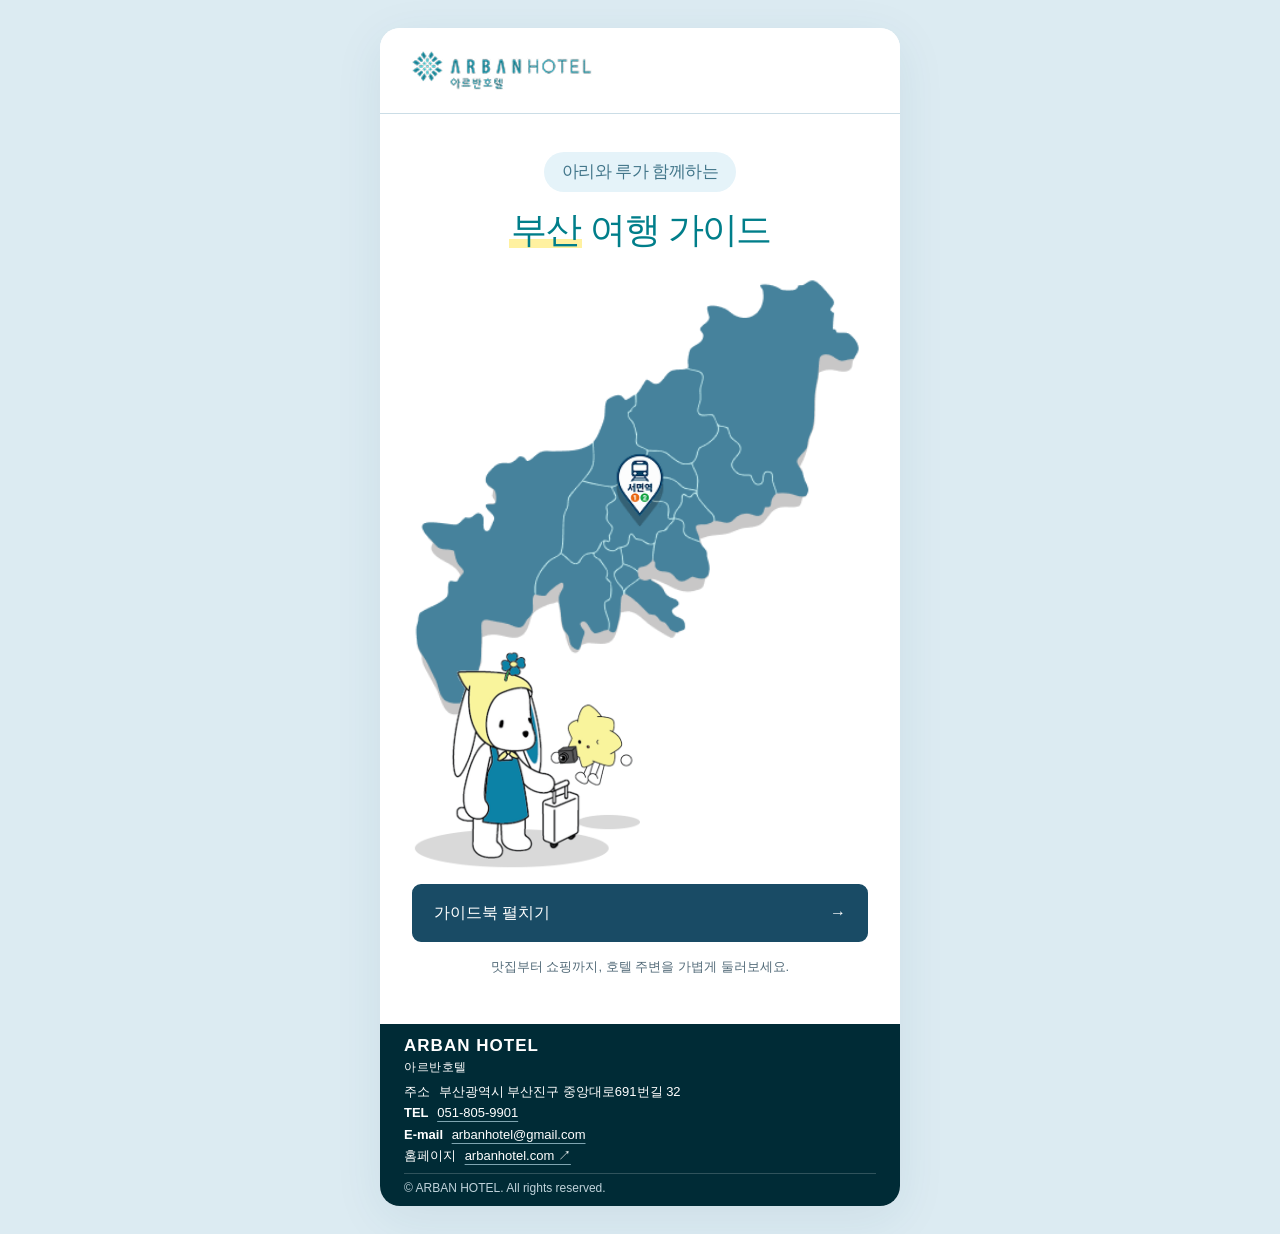
==== commit 23755cec: "Add files via upload" ====
--- a/hotel.guide/index.html
+++ b/hotel.guide/index.html
@@ -30,7 +30,7 @@
       >
         <img
   class="hotel-logo"
-  src="../image/logo_1.png"
+  src="../image/logo_1.webp"
   alt="아르반호텔"
 >
       </a>
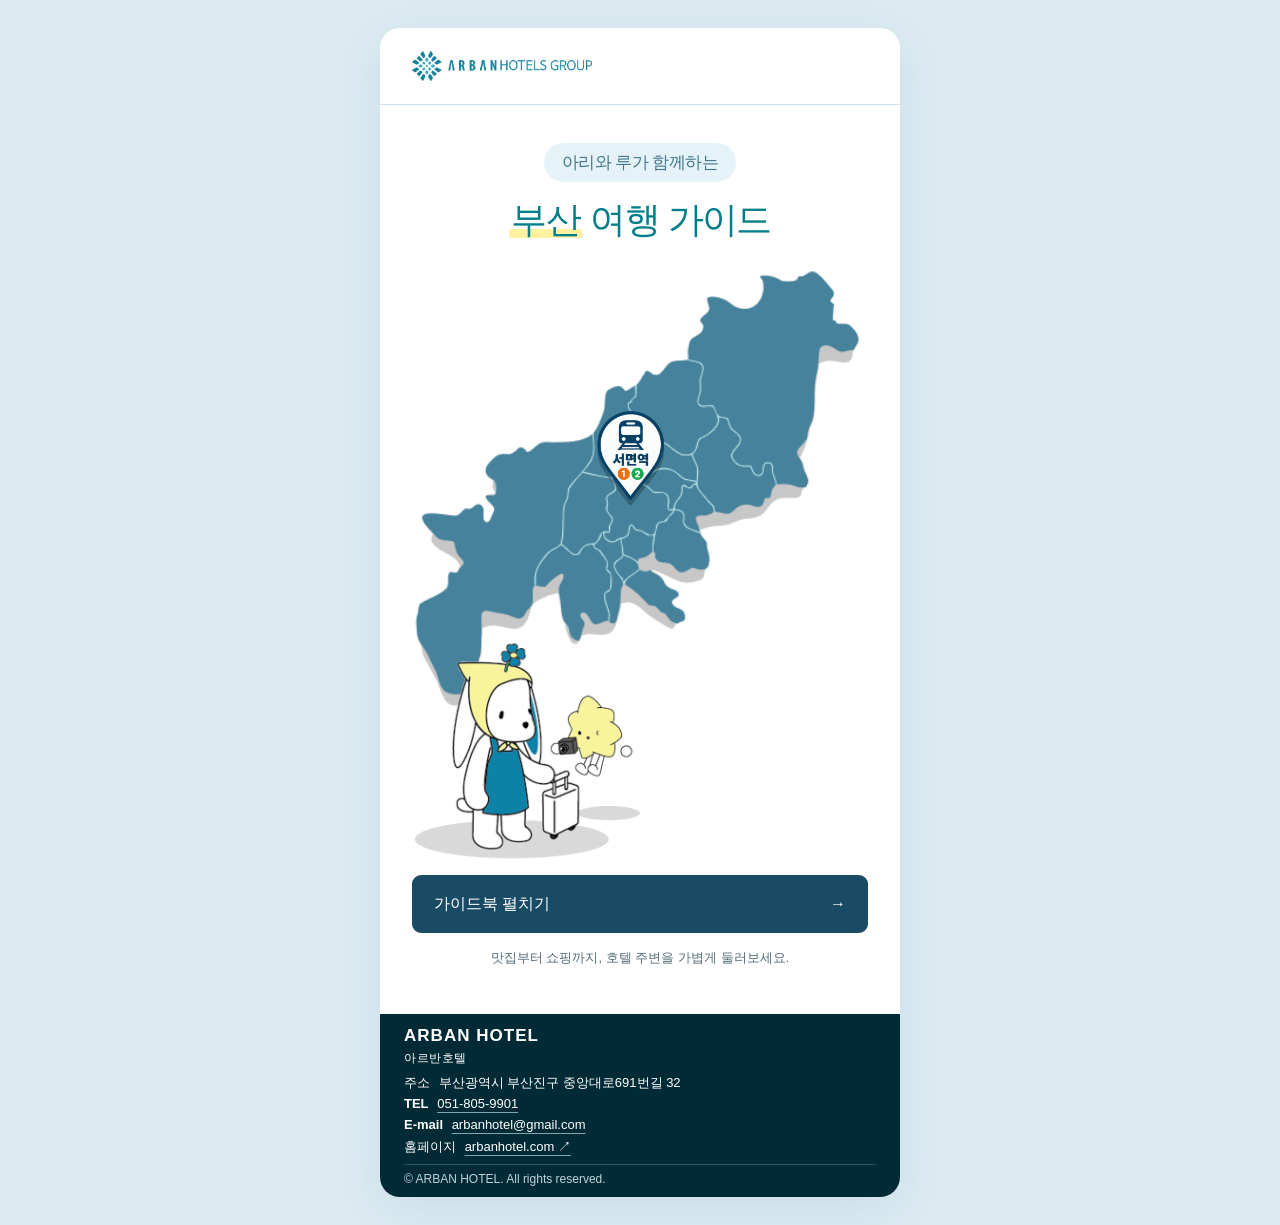
==== commit 32760e1a: "Add files via upload" ====
--- a/hotel.guide/index.html
+++ b/hotel.guide/index.html
@@ -15,6 +15,8 @@
 
   <!-- 장소 정보와 화면 동작 파일 연결 -->
   <script src="data.js" defer></script>
+  <script src="connection-config.js" defer></script>
+  <script src="guide-content.js" defer></script>
   <script src="app.js" defer></script>
 </head>
 
@@ -36,7 +38,7 @@
       </a>
 
       <a class="home-link" href="#courses">
-        코스 선택
+        메인화면
       </a>
     </header>
 
--- a/hotel.guide/styles.css
+++ b/hotel.guide/styles.css
@@ -486,7 +486,7 @@
   display: block;
   margin-top: 8px;
   color: var(--muted);
-  font-size: 12px;
+  font-size: 15px;
 }
 
 .detail-link {
@@ -1096,11 +1096,11 @@
   position: absolute;
 
   /* 위치 */
-  top: 45%;
-  left: 50%;
-
-  /* 지도 너비의 14% 크기 */
-  width: 18%;
+  top: 40%;
+  left: 48%;
+
+  /* 아래 루 캐릭터와 비슷한 크기 */
+  width: 26%;
   height: auto;
 
   /* 이미지 중심을 지정한 위치에 맞추기 */
@@ -1426,3 +1426,117 @@
 .photo-controls { display: flex; align-items: center; justify-content: center; gap: 18px; margin-top: 10px; font-size: 14px; color: var(--ink); }
 .photo-controls button { width: 44px; height: 44px; border: 1px solid var(--line); border-radius: 50%; color: var(--ink); background: #edf7fb; font-size: 20px; cursor: pointer; }
 .photo-controls button:focus-visible, .photo-slides:focus-visible { outline: 2px solid var(--ink); outline-offset: 3px; }
+
+/* 상세 페이지: 소개 → 주요 정보 → 방문 정보 */
+.place-detail-page .place-introduction { margin: 28px 0; text-align: left; }
+.place-detail-page .place-introduction h2,
+.place-detail-page .place-description-panel h2,
+.place-detail-page .place-map-section h2 { font-size: 20px; line-height: 1.5; margin: 0 0 16px; color: #194b65; }
+.place-detail-page .place-introduction p { margin: 0; font-size: 16px; line-height: 1.85; color: #294b5c; word-break: keep-all; overflow-wrap: break-word; }
+.place-detail-page .place-highlights { margin-top: 20px; padding: 16px 18px; border-left: 3px solid #78b6cd; background: #f1f8fb; border-radius: 0 10px 10px 0; }
+.place-detail-page .place-highlights h3 { margin: 0 0 6px; font-size: 14px; font-weight: 700; color: #194b65; }
+.place-detail-page .place-highlights p { font-size: 15px; line-height: 1.8; }
+.place-detail-page .place-description-panel { padding: 22px; background: #fff; border-color: #cfdee5; }
+.place-detail-page .place-facts > div { font-size: 15px; line-height: 1.8; padding-bottom: 16px; margin-bottom: 16px; border-bottom: 1px solid #e5edf1; }
+.place-detail-page .place-facts > div:last-child { padding-bottom: 0; margin-bottom: 0; border-bottom: 0; }
+.place-detail-page .place-facts dd { color: #294b5c; word-break: keep-all; overflow-wrap: break-word; }
+.place-detail-page .hours-line { line-height: 1.8; }
+.place-detail-page .hours-line + .hours-line { margin-top: 6px; }
+.place-detail-page .place-hours-note { font-size: 13px; line-height: 1.7; color: #536a77; }
+.place-detail-page .place-speech-bubble { font-size: 15px; line-height: 1.7; word-break: keep-all; overflow-wrap: break-word; }
+.place-detail-page .place-speech { margin: 20px 0 28px; }
+.place-detail-page .map-button { min-height: 48px; }
+.place-detail-page a:focus-visible, .place-detail-page button:focus-visible { outline: 3px solid #194b65; outline-offset: 4px; }
+@media (max-width: 420px) {
+  .place-detail-page .place-description-panel { padding: 18px; }
+  .place-detail-page .place-facts > div { grid-template-columns: 1fr; gap: 6px; }
+  .place-detail-page .place-facts dd { padding-left: 0; }
+  .place-detail-page .place-introduction { margin: 24px 0; }
+}
+
+/* 向택 방문 피드백 시범 화면 */
+.visit-feedback { margin: 32px 0 24px; padding: 22px; border: 1px solid #bbdbe7; border-radius: 18px; background: #f4fafc; text-align: left; }
+.visit-feedback h2 { margin: 6px 0 10px; font-size: 23px; }
+.visit-feedback p { line-height: 1.75; word-break: keep-all; overflow-wrap: break-word; }
+.feedback-kicker { font-size: 12px; font-weight: 700; color: #39728a; }
+.visit-feedback summary { cursor: pointer; padding: 15px 0; font-weight: 700; }
+.visit-feedback summary span { float: right; }
+.visit-feedback fieldset { border: 0; padding: 0; margin: 22px 0; min-width: 0; }
+.visit-feedback legend { font-size: 15px; font-weight: 700; margin-bottom: 12px; }
+.feedback-options { display: flex; flex-wrap: wrap; gap: 8px; }
+.feedback-options label { position: relative; cursor: pointer; }
+.feedback-options input { position: absolute; opacity: 0; width: 1px; height: 1px; }
+.feedback-options span { display: block; padding: 11px 13px; border: 1px solid #b7ced8; border-radius: 12px; background: white; font-size: 14px; line-height: 1.5; }
+.feedback-options input:checked + span { background: #194b65; border-color: #194b65; color: white; }
+.feedback-options input:focus-visible + span { outline: 3px solid #268ba8; outline-offset: 3px; }
+.visit-feedback .feedback-note { font-size: 12px; color: #526b78; }
+.visit-feedback button { cursor: pointer; font: inherit; }
+.visit-feedback .primary { width: 100%; font-size: 15px; border: 0; padding: 15px; }
+#feedback-results { scroll-margin-top: 24px; }
+#feedback-results:empty { display: none; }
+#feedback-results h3 { margin-top: 26px; font-size: 20px; }
+.feedback-card { padding: 18px; margin: 12px 0; background: white; border: 1px solid #d6e5eb; border-radius: 14px; }
+.feedback-card h4 { font-size: 18px; margin: 0 0 10px; }
+.feedback-card p { font-size: 14px; margin: 8px 0; }
+.feedback-reason { font-weight: 600; }
+.visit-feedback .secondary { display: block; padding: 12px; text-align: center; font-size: 14px; }
+.feedback-reset { border: 0; background: transparent; color: #526b78; text-decoration: underline; padding: 14px 0 0; font-size: 12px !important; }
+@media(max-width:420px) { .visit-feedback { padding: 18px; } }
+
+.feedback-reason-field[hidden] { display: none; }
+.feedback-reason-field { margin: 20px 0; }
+.feedback-reason-field > label { display: block; font-size: 15px; font-weight: 700; margin-bottom: 10px; }
+.feedback-reason-field textarea { box-sizing: border-box; width: 100%; max-width: 100%; min-height: 110px; padding: 12px; border: 1px solid #aacbd9; border-radius: 10px; font: inherit; font-size: 16px; line-height: 1.7; color: #194b65; background: white; resize: vertical; }
+.feedback-reason-field textarea:focus-visible { outline: 3px solid #268ba8; outline-offset: 2px; }
+#feedback-reason-count { margin: 5px 0; text-align: right; font-size: 12px; color: #526b78; }
+
+/* 맞춤형 코스별 지도 모음집 */
+.custom-course-maps { padding: 22px 0; margin: 24px 0; border-top: 1px solid #d4e5ed; border-bottom: 1px solid #d4e5ed; }
+.custom-course-maps h2 { font-size: 20px; line-height: 1.5; word-break: keep-all; }
+.custom-course-maps h2 svg { width: 22px; height: 22px; flex-shrink: 0; }
+.custom-course-maps > p { font-size: 15px; line-height: 1.75; word-break: keep-all; }
+.custom-course-maps .map-button:focus-visible { outline: 3px solid #194b65; outline-offset: 3px; }
+
+/* 맞춤형 코스: 짧은 추천과 구체적인 소개 구분 */
+.custom-guide .bubble { line-height: 1.7; word-break: keep-all; overflow-wrap: break-word; }
+
+/* 코스 선택 화면 제목 강조 */
+.page-heading.course-selection-heading h1 {
+  font-weight: 900;
+}
+
+/* 3안 · 미스트 블루: 코스 선택 화면 색상 */
+.course-card[href="#category/food"] { background: #d3e2ed; }
+.course-card[href="#category/cafe"] { background: #d4e8ea; }
+.course-card[href="#category/sights"] { background: #c5dae7; }
+.course-card[href="#category/shopping"] { background: #dae1ed; }
+.course-group .course-card {
+  color: #123b51;
+  border-color: #cbdde6;
+}
+.course-group .course-card p { color: #194b65; }
+.course-group .bubble {
+  background: #f0f6fa;
+  border-color: #b5d3e8;
+  color: #123b51;
+}
+
+/* 이 제목에만 공통 글꼴 적용 */
+@font-face {
+  font-family: "Arban Course Title";
+  src: url("./fonts/course-title.ttf") format("truetype");
+  font-style: normal;
+  font-weight: 900;
+  font-display: swap;
+}
+.page-heading h1.course-main-title {
+  font-family: "Arban Course Title", sans-serif;
+  font-weight: 900;
+}
+
+/* 맞춤형 코스: 가게 이름 옆 짧은 소개 */
+.custom-stop-description { display: inline-block; margin-left: 8px; font-size: 12px; font-weight: 400; color: #526d7a; vertical-align: middle; word-break: keep-all; }
+
+/* 구매 장소와 도보 시간 강조 */
+.custom-guide .welcome-desk-emphasis { font-weight: 800; color: #123b51; background: #fff0b3; padding: 2px 5px; border-radius: 4px; white-space: nowrap; }
+.place-info .place-walk-time { font-weight: 700; color: #123b51; }
